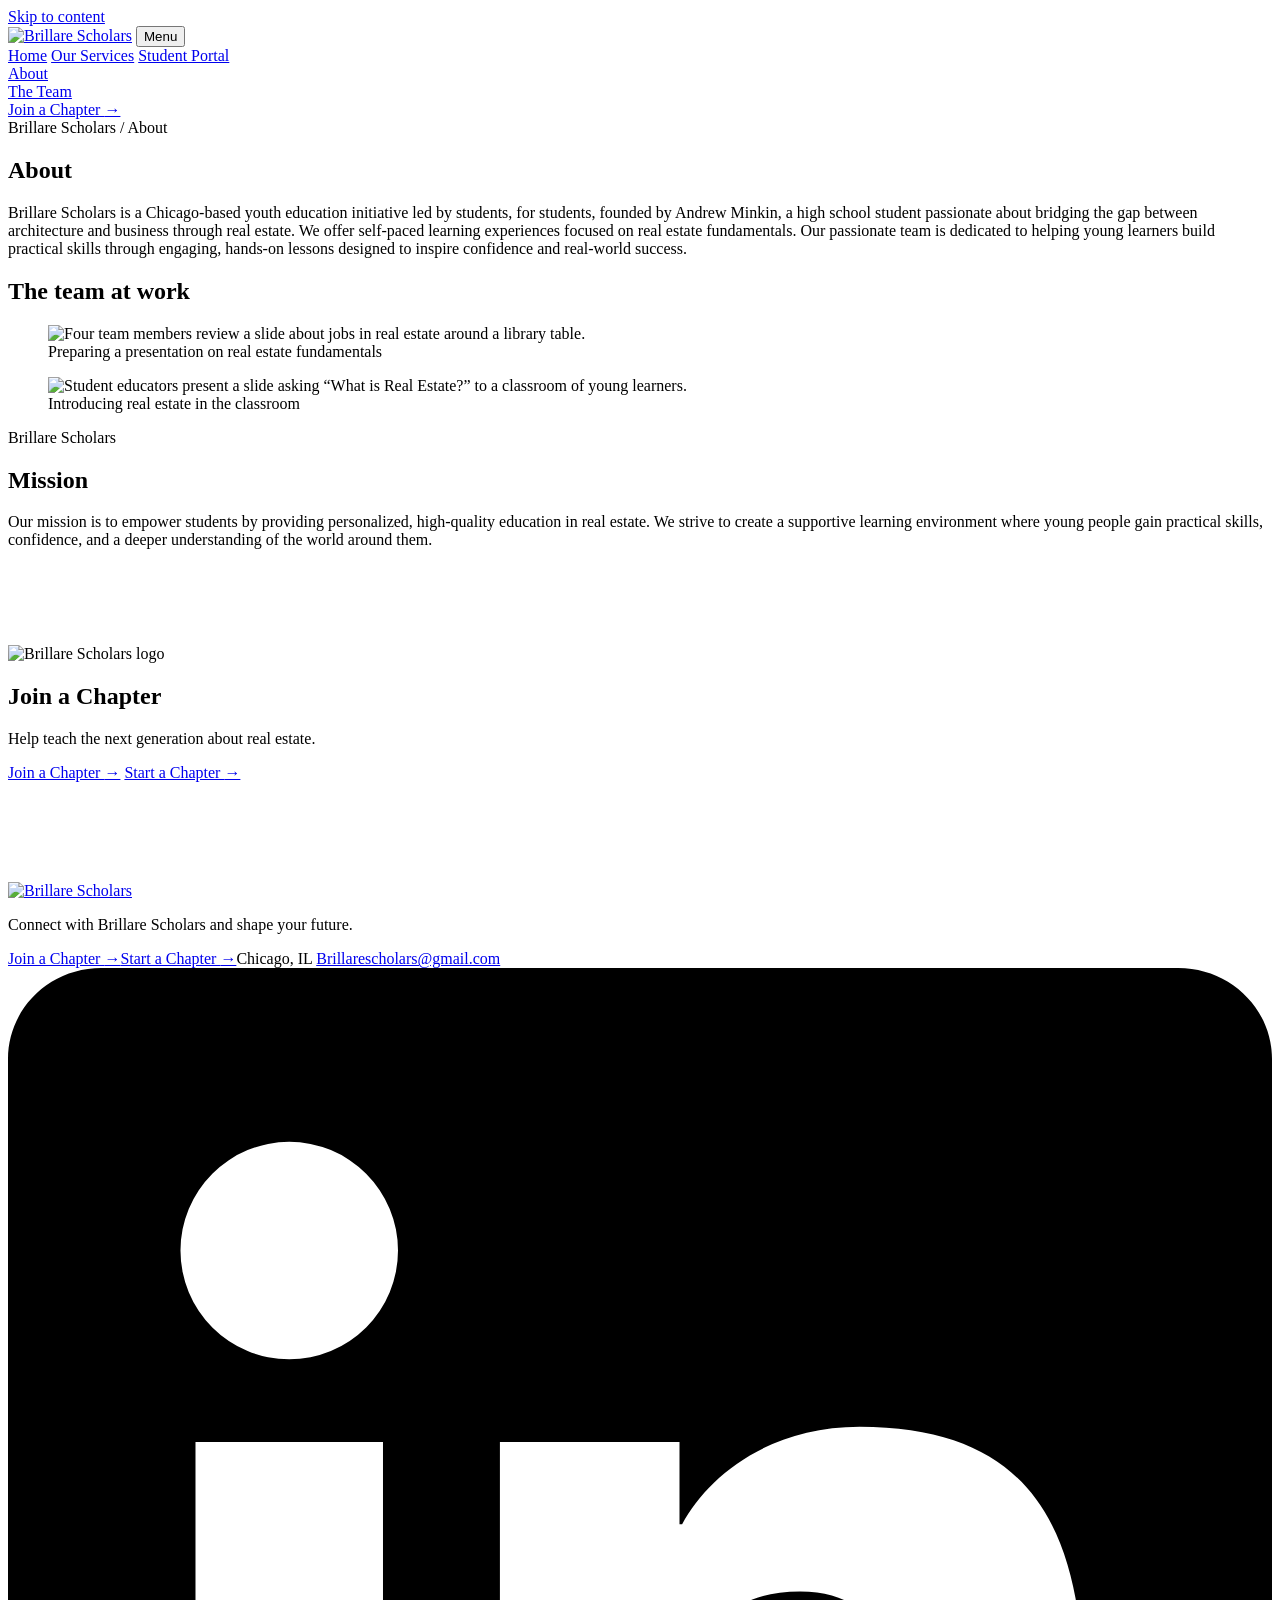
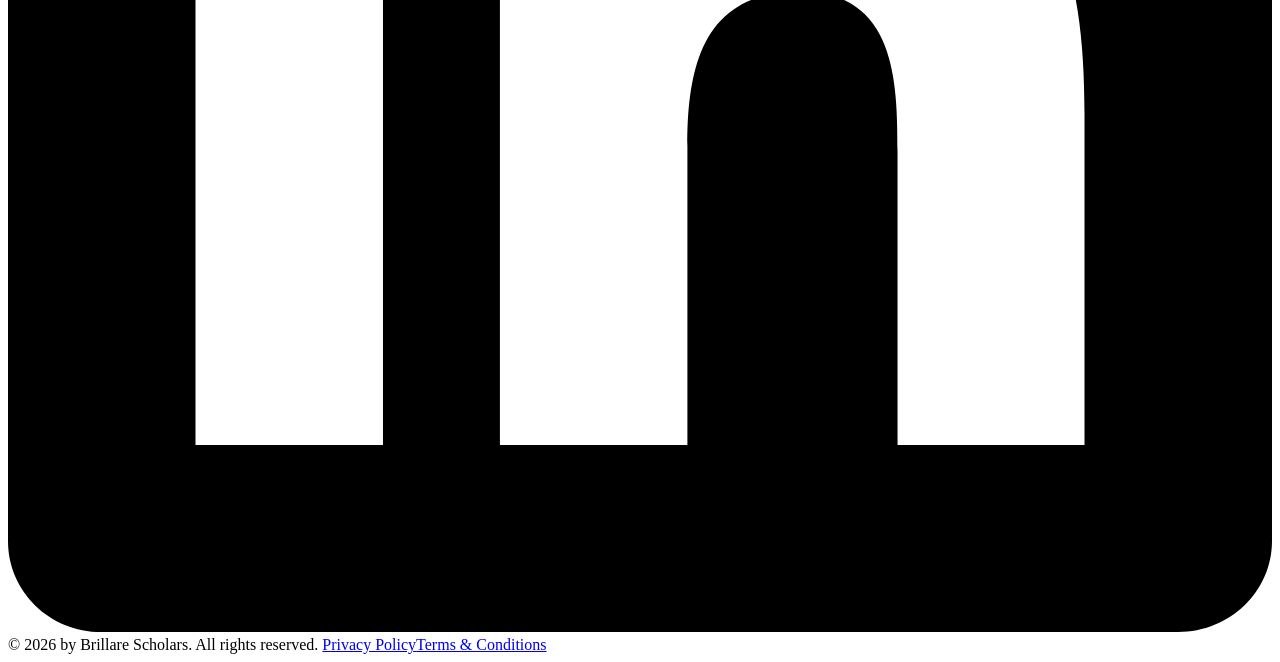
==== about/index.html @ fe9959f2 "Align chapter applications, policy contents and page navigation" ====
<!doctype html>
<html lang="en">
  <head>
    <meta charset="utf-8" />
    <meta name="viewport" content="width=device-width, initial-scale=1" />
    <meta
      name="description"
      content="Learn how Brillare Scholars helps young people explore real estate, development, and business through student-led education."
    />
    <meta name="theme-color" content="#1f56c4" />
    <title>About Brillare Scholars</title>
    <link rel="canonical" href="https://brillarescholars.com/about/" />
    <link rel="stylesheet" href="/styles.css?v=team-row" />
    <link rel="icon" type="image/png" href="/logo.png" />
    <link rel="preconnect" href="https://fonts.googleapis.com" />
    <link rel="preconnect" href="https://fonts.gstatic.com" crossorigin />
    <link
      href="https://fonts.googleapis.com/css2?family=Inter:wght@400;500;600&family=Instrument+Serif:ital@0;1&display=swap"
      rel="stylesheet"
    />
  </head>
  <body>
    <a class="skip-link" href="#top">Skip to content</a>

    <header>
      <div class="wrap nav">
        <a class="brand" href="/" aria-label="Brillare Scholars home"
          ><img src="/logo.png" alt="Brillare Scholars" width="60" height="62"
        /></a>
        <button class="menu" aria-controls="navigation" aria-expanded="false">
          Menu
        </button>
        <nav id="navigation">
          <a href="/">Home</a>
          <a href="/services/">Our Services</a>
          <a href="/student-portal/">Student Portal</a>
          <div class="has-sub">
            <a aria-current="page" href="/about/">About</a>
            <div class="sub"><a href="/team/">The Team</a></div>
          </div>
          <a
            class="nav-join"
            href="https://docs.google.com/forms/d/e/1FAIpQLScV9bFX05wDiP2sNdu5WLPTZhuIrXgJ3YtFudSiNp3QPrhMOg/viewform"
            target="_blank"
            rel="noopener noreferrer"
            >Join a Chapter <span class="arrow" aria-hidden="true">→</span></a
          >
        </nav>
      </div>
    </header>

    <main id="top" class="inner">
      <section class="page-hero">
        <div class="wrap">
          <span class="eyebrow">Brillare Scholars / About</span>
          <h1>About</h1>
        </div>
      </section>

      <section class="section wrap" id="about">
        <div class="split single">
          <p class="big reveal">
            Brillare Scholars is a Chicago-based youth education initiative led
            by students, for students, founded by Andrew Minkin, a high school
            student passionate about bridging the gap between architecture and
            business through real estate. We offer self-paced learning
            experiences focused on real estate fundamentals. Our passionate team
            is dedicated to helping young learners build practical skills
            through engaging, hands-on lessons designed to inspire confidence
            and real-world success.
          </p>
        </div>
        <section class="team-panel" aria-labelledby="team-panel-title">
          <h2 id="team-panel-title">The team at work</h2>
          <figure>
            <img src="/images/planning.webp" width="1000" height="750" loading="lazy" alt="Four team members review a slide about jobs in real estate around a library table.">
            <figcaption>Preparing a presentation on real estate fundamentals</figcaption>
          </figure>
          <figure>
            <img src="/images/classroom.webp" width="1000" height="750" loading="lazy" alt="Student educators present a slide asking “What is Real Estate?” to a classroom of young learners.">
            <figcaption>Introducing real estate in the classroom</figcaption>
          </figure>
        </section>
      </section>
      <section class="section mission" id="mission">
        <div class="wrap split">
          <div class="reveal">
            <span class="eyebrow">Brillare Scholars</span>
            <h2>Mission</h2>
          </div>
          <p class="big reveal d1">
            Our mission is to empower students by providing personalized,
            high-quality education in real estate. We strive to create a
            supportive learning environment where young people gain practical
            skills, confidence, and a deeper understanding of the world around
            them.
          </p>
        </div>
      </section>
      <section
        class="wrap"
        id="enroll"
        style="padding-top: 80px; padding-bottom: 100px"
      >
        <div class="enroll-card reveal">
          <img
            src="/logo.png"
            alt="Brillare Scholars logo"
            loading="lazy"
            width="300"
            height="310"
          />
          <div>
            <h2>Join a Chapter</h2>
            <p>
              Help teach the next generation about real estate.
            </p>
            <a class="btn" href="https://docs.google.com/forms/d/e/1FAIpQLScV9bFX05wDiP2sNdu5WLPTZhuIrXgJ3YtFudSiNp3QPrhMOg/viewform"
              >Join a Chapter <span aria-hidden="true">→</span></a
            >
            <a class="btn" href="https://docs.google.com/forms/d/e/1FAIpQLSeyJn0u8lPsLk2_RhOK_3qFT5bDH4OOSvDoJ7OxlGU0sm4ieQ/viewform">Start a Chapter <span aria-hidden="true">→</span></a>
          </div>
        </div>
      </section>
    </main>

    <footer>
      <div class="wrap foot">
        <div>
          <a href="/" aria-label="Brillare Scholars home"
            ><img src="/logo.png" alt="Brillare Scholars" width="76" height="78"
          /></a>
          <p>Connect with Brillare Scholars and shape your future.</p>
        </div>
        <div class="foot-links">
          <a
            href="https://docs.google.com/forms/d/e/1FAIpQLScV9bFX05wDiP2sNdu5WLPTZhuIrXgJ3YtFudSiNp3QPrhMOg/viewform"
            target="_blank"
            rel="noopener noreferrer"
            >Join a Chapter <span class="arrow" aria-hidden="true">→</span></a
          ><a href="https://docs.google.com/forms/d/e/1FAIpQLSeyJn0u8lPsLk2_RhOK_3qFT5bDH4OOSvDoJ7OxlGU0sm4ieQ/viewform">Start a Chapter <span class="arrow" aria-hidden="true">→</span></a><span>Chicago, IL</span>
          <a href="mailto:Brillarescholars@gmail.com"
            >Brillarescholars@gmail.com</a
          >
          <a
            class="social"
            href="https://www.linkedin.com/company/brillarescholars"
            aria-label="LinkedIn"
            ><svg viewBox="0 0 24 24">
              <path
                d="M20.45 20.45h-3.56v-5.57c0-1.33-.03-3.04-1.85-3.04-1.86 0-2.14 1.45-2.14 2.94v5.67H9.34V9h3.41v1.56h.05c.48-.9 1.64-1.85 3.37-1.85 3.6 0 4.27 2.37 4.27 5.46v6.28zM5.34 7.43a2.06 2.06 0 1 1 0-4.13 2.06 2.06 0 0 1 0 4.13zM7.12 20.45H3.56V9h3.56v11.45zM22.22 0H1.77C.79 0 0 .77 0 1.73v20.54C0 23.23.79 24 1.77 24h20.45c.98 0 1.78-.77 1.78-1.73V1.73C24 .77 23.2 0 22.22 0z"
              /></svg
          ></a>
        </div>
      </div>
      <div class="wrap legal">
        <span>© 2026 by Brillare Scholars. All rights reserved.</span>
        <span
          ><a href="/privacy-policy/"
            >Privacy Policy</a
          ><a href="/terms/"
            >Terms &amp; Conditions</a
          ></span
        >
      </div>
    </footer>

    <script src="/site.js"></script>
  </body>
</html>
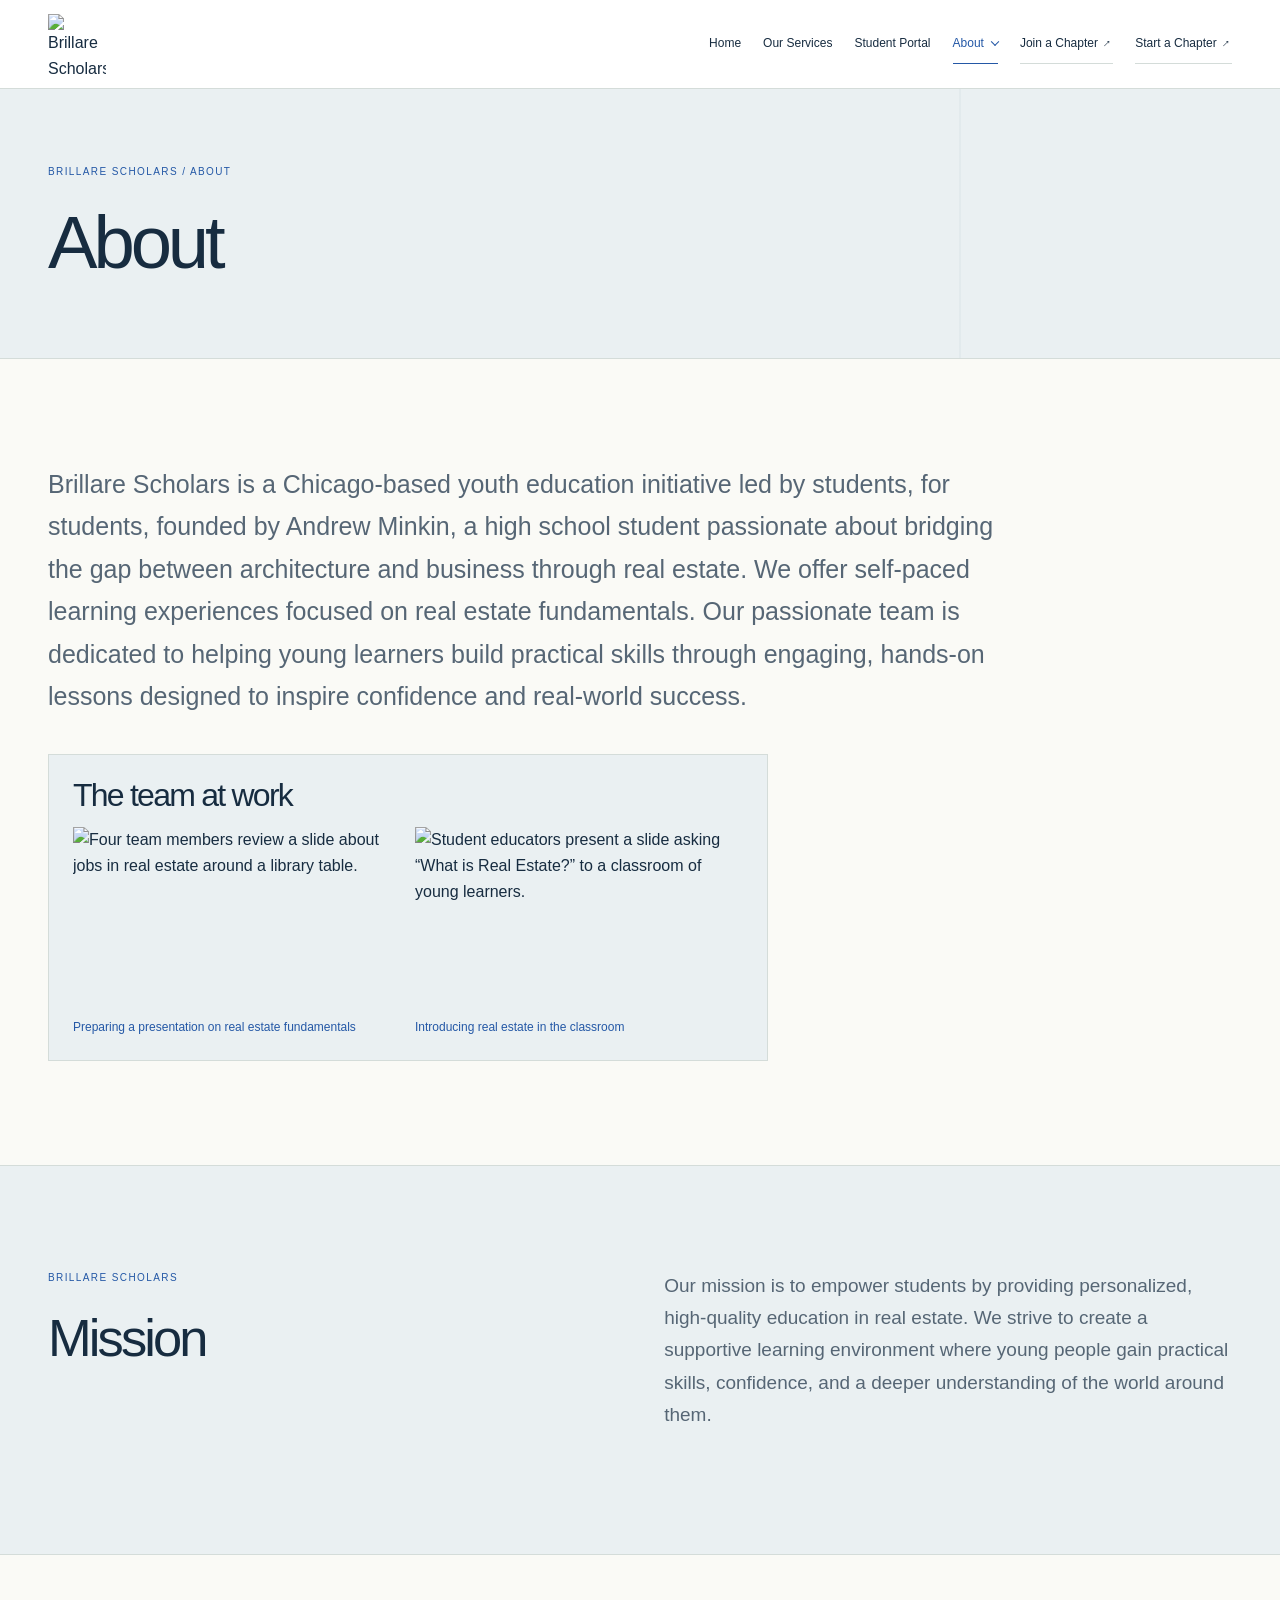
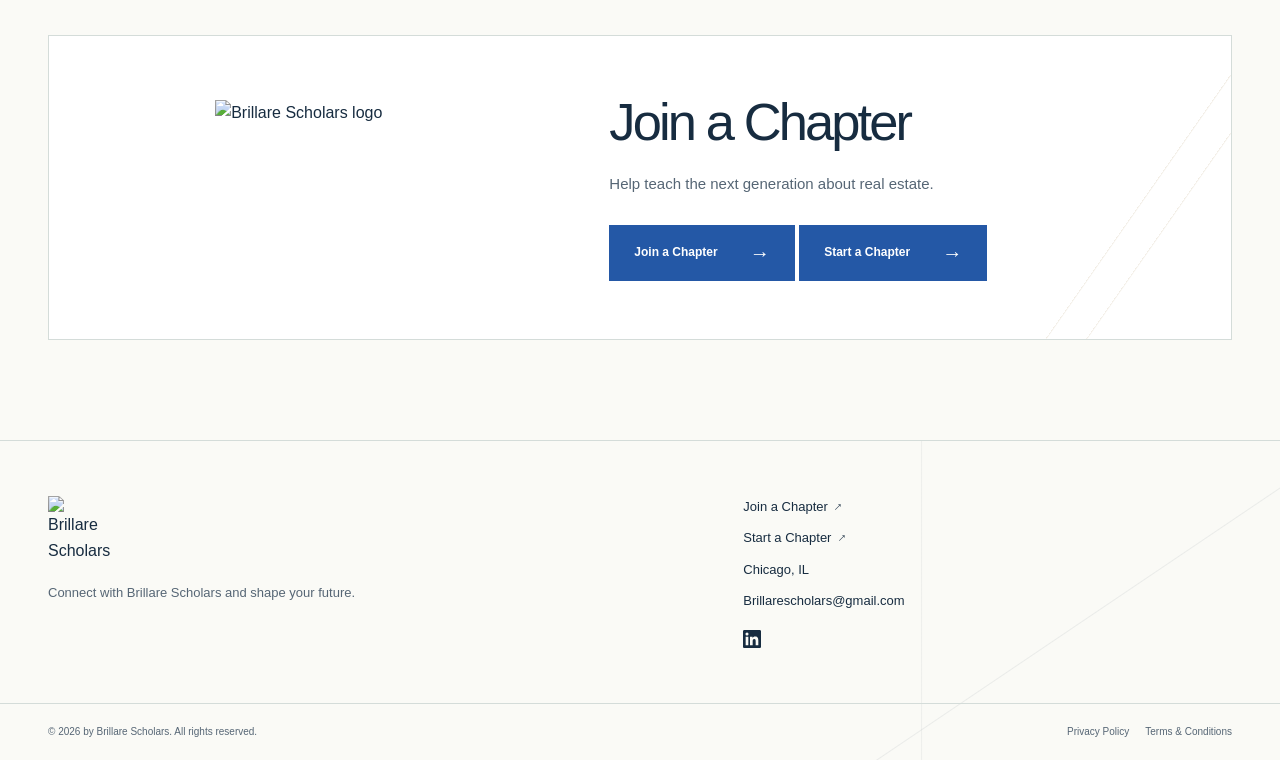
==== commit 40dc097d: "Add Start a Chapter to site navigation" ====
--- a/about/index.html
+++ b/about/index.html
@@ -44,6 +44,13 @@
             target="_blank"
             rel="noopener noreferrer"
             >Join a Chapter <span class="arrow" aria-hidden="true">→</span></a
+          >
+          <a
+            class="nav-join"
+            href="https://docs.google.com/forms/d/e/1FAIpQLSeyJn0u8lPsLk2_RhOK_3qFT5bDH4OOSvDoJ7OxlGU0sm4ieQ/viewform"
+            target="_blank"
+            rel="noopener noreferrer"
+            >Start a Chapter <span class="arrow" aria-hidden="true">→</span></a
           >
         </nav>
       </div>
--- a/styles.css
+++ b/styles.css
@@ -0,0 +1,1487 @@
+:root {
+  --paper: #fafaf6;
+  --white: #fff;
+  --ink: #172c40;
+  --muted: #566675;
+  --blue: #2458a6;
+  --line: #d4dcd9;
+  --pale: #eaf0f2;
+  --accent: #d9e7ba;
+}
+* {
+  box-sizing: border-box;
+}
+html {
+  scroll-behavior: smooth;
+  scroll-padding-top: 100px;
+}
+body {
+  margin: 0;
+  background: var(--paper);
+  color: var(--ink);
+  font-family: Inter, Arial, sans-serif;
+  line-height: 1.65;
+  -webkit-font-smoothing: antialiased;
+}
+h1,
+h2,
+h3,
+p {
+  margin-top: 0;
+}
+h1,
+h2 {
+  font-weight: 400;
+  letter-spacing: -0.055em;
+  line-height: 1.06;
+}
+h1 em,
+h2 em {
+  font-family: "Instrument Serif", Georgia, serif;
+  font-weight: 400;
+  color: var(--blue);
+  letter-spacing: -0.025em;
+}
+h1 {
+  font-size: clamp(48px, 5.8vw, 86px);
+}
+h2 {
+  font-size: clamp(36px, 4.1vw, 58px);
+}
+h3 {
+  font-size: 22px;
+  font-weight: 500;
+  letter-spacing: -0.03em;
+  line-height: 1.3;
+}
+a {
+  color: inherit;
+  text-decoration: none;
+}
+button,
+input,
+select {
+  font: inherit;
+  border-radius: 0;
+}
+button,
+a,
+input,
+select {
+  touch-action: manipulation;
+}
+img {
+  display: block;
+  max-width: 100%;
+  height: auto;
+}
+button,
+a,
+input,
+select {
+  -webkit-tap-highlight-color: transparent;
+}
+a:focus-visible,
+button:focus-visible,
+input:focus-visible,
+select:focus-visible {
+  outline: 3px solid var(--blue);
+  outline-offset: 4px;
+}
+a:hover {
+  color: var(--blue);
+}
+[hidden] {
+  display: none !important;
+}
+.wrap {
+  width: min(100%, 1280px);
+  margin: auto;
+  padding-left: 48px;
+  padding-right: 48px;
+}
+.section {
+  padding-top: 104px;
+  padding-bottom: 104px;
+}
+.eyebrow {
+  display: block;
+  font:
+    500 10px/1.5 Inter,
+    sans-serif;
+  letter-spacing: 0.14em;
+  text-transform: uppercase;
+  color: var(--blue);
+  margin-bottom: 25px;
+}
+.btn {
+  display: inline-flex;
+  align-items: center;
+  justify-content: space-between;
+  gap: 32px;
+  padding: 17px 24px;
+  background: var(--blue);
+  color: white;
+  border: 1px solid var(--blue);
+  font-size: 12px;
+  font-weight: 600;
+  cursor: pointer;
+  transition:
+    background 0.2s,
+    color 0.2s;
+}
+.btn:hover {
+  background: var(--ink);
+  border-color: var(--ink);
+  color: white;
+}
+.btn span {
+  font-size: 20px;
+  line-height: 1;
+}
+.btn.outline {
+  background: transparent;
+  color: var(--blue);
+}
+.text-link {
+  display: inline-flex;
+  align-items: center;
+  gap: 25px;
+  font-size: 13px;
+  font-weight: 500;
+  border-bottom: 1px solid var(--ink);
+  padding: 10px 0;
+}
+.text-link:hover {
+  border-color: var(--blue);
+}
+.actions {
+  display: flex;
+  align-items: center;
+  gap: 28px;
+  flex-wrap: wrap;
+}
+.skip-link {
+  position: fixed;
+  top: -100px;
+  left: 20px;
+  background: white;
+  padding: 15px;
+  z-index: 100;
+}
+.skip-link:focus {
+  top: 10px;
+}
+header {
+  position: sticky;
+  top: 0;
+  z-index: 50;
+  background: var(--white);
+  border-bottom: 1px solid var(--line);
+}
+.nav {
+  display: flex;
+  align-items: center;
+  justify-content: space-between;
+  min-height: 88px;
+  gap: 24px;
+}
+.brand img {
+  width: 58px;
+  height: 60px;
+  object-fit: contain;
+}
+nav {
+  display: flex;
+  align-items: center;
+  gap: 22px;
+}
+nav > a,
+.has-sub > a {
+  font-size: 12px;
+  white-space: nowrap;
+  padding: 10px 0;
+}
+nav a[aria-current="page"] {
+  color: var(--blue);
+  box-shadow: 0 1px var(--blue);
+}
+nav .btn {
+  padding: 13px 18px;
+  color: white;
+  box-shadow: none;
+}
+.nav-join {
+  border-bottom: 1px solid var(--line);
+}
+.has-sub {
+  position: relative;
+  display: flex;
+  align-items: center;
+}
+.has-sub > a {
+  position: relative;
+  padding-right: 14px;
+}
+.has-sub > a:after {
+  content: "";
+  position: absolute;
+  top: 50%;
+  right: 0;
+  width: 0.42em;
+  height: 0.42em;
+  border: solid currentColor;
+  border-width: 0 1px 1px 0;
+  transform: translateY(-70%) rotate(45deg);
+}
+.sub {
+  position: absolute;
+  top: 100%;
+  left: -16px;
+  min-width: 150px;
+  background: white;
+  border: 1px solid var(--line);
+  padding: 8px;
+  display: none;
+}
+.has-sub:hover .sub,
+.has-sub:focus-within .sub {
+  display: block;
+}
+.sub a {
+  display: block;
+  padding: 10px;
+  font-size: 12px;
+}
+.sub a:hover {
+  background: var(--pale);
+}
+.menu {
+  display: none;
+  background: transparent;
+  padding: 10px 16px;
+  border: 1px solid var(--line);
+  cursor: pointer;
+  color: var(--ink);
+}
+.hero {
+  border-bottom: 1px solid var(--line);
+}
+.hero-grid {
+  display: grid;
+  grid-template-columns: 1.08fr 1fr;
+  align-items: center;
+  gap: 40px;
+  padding-top: 66px;
+  padding-bottom: 66px;
+}
+.hero h1 {
+  margin-bottom: 25px;
+}
+.hero .tag {
+  max-width: 420px;
+  font-size: 20px;
+  line-height: 1.5;
+  margin-bottom: 14px;
+}
+.hero-description {
+  font-size: 14px;
+  color: var(--muted);
+  max-width: 390px;
+  margin-bottom: 30px;
+}
+.hero-meta {
+  margin-top: 52px;
+  display: flex;
+  gap: 26px;
+  font-size: 9px;
+  letter-spacing: 0.12em;
+  color: var(--muted);
+}
+.hero-art {
+  background: #edf2f1;
+  border: 1px solid var(--line);
+}
+.hero-art img {
+  width: 100%;
+}
+.drawing-label,
+.drawing-foot {
+  display: flex;
+  justify-content: space-between;
+  align-items: center;
+  padding: 16px 20px;
+  gap: 14px;
+}
+.drawing-label {
+  font-size: 8px;
+  letter-spacing: 0.11em;
+  border-bottom: 1px solid var(--line);
+}
+.drawing-foot {
+  border-top: 1px solid var(--line);
+  font-family: "Instrument Serif", Georgia, serif;
+  font-size: 22px;
+}
+.drawing-foot span:last-child {
+  font:
+    24px Inter,
+    sans-serif;
+}
+.numbers {
+  background: white;
+  border-bottom: 1px solid var(--line);
+}
+.numbers-card {
+  display: grid;
+  grid-template-columns: 1.4fr 1fr 1fr 1fr;
+}
+.impact-intro {
+  padding: 38px 32px 38px 0;
+  align-self: center;
+}
+.impact-intro .eyebrow {
+  margin-bottom: 13px;
+  font-size: 9px;
+}
+.impact-intro h2 {
+  font-size: 28px;
+  margin: 0;
+}
+.stat {
+  border-left: 1px solid var(--line);
+  padding: 35px;
+}
+.stat strong {
+  display: block;
+  font-size: 52px;
+  font-weight: 400;
+  line-height: 1.2;
+  letter-spacing: -0.05em;
+}
+.stat strong span {
+  display: inline;
+  color: var(--blue);
+  font-size: 30px;
+}
+.stat > span {
+  font-size: 11px;
+  color: var(--muted);
+}
+.section-heading {
+  margin-bottom: 48px;
+}
+.section-heading h2 {
+  margin-bottom: 0;
+}
+.program-layout {
+  display: grid;
+  grid-template-columns: 1fr 1.2fr;
+  gap: 100px;
+}
+.big {
+  font-size: 19px;
+  line-height: 1.7;
+  color: var(--muted);
+}
+.program-list {
+  border-top: 1px solid var(--line);
+}
+.program-list > a {
+  display: grid;
+  grid-template-columns: 30px 1fr 25px;
+  gap: 16px;
+  border-bottom: 1px solid var(--line);
+  padding: 26px 0;
+  transition: padding 0.2s;
+}
+.program-list > a:hover {
+  padding-left: 10px;
+}
+.program-list > a > span {
+  font: 10px monospace;
+  color: var(--blue);
+  padding-top: 6px;
+}
+.program-list h3 {
+  margin: 0 0 8px;
+  font-size: 20px;
+}
+.program-list p {
+  font-size: 13px;
+  color: var(--muted);
+  margin: 0;
+}
+.program-list b {
+  font-size: 22px;
+  font-weight: 400;
+}
+.mission {
+  background: var(--pale);
+  border-block: 1px solid var(--line);
+}
+.split {
+  display: grid;
+  grid-template-columns: 1fr 1.1fr;
+  gap: 100px;
+}
+.split h2 {
+  margin: 0;
+}
+.split .text-link {
+  margin-top: 14px;
+}
+.split.single {
+  display: block;
+  max-width: 950px;
+}
+.split.single .big {
+  font-size: 25px;
+}
+.enroll-card {
+  display: grid;
+  grid-template-columns: 0.85fr 1.15fr;
+  border: 1px solid var(--line);
+  background: white;
+}
+.enroll-card, .join-band {
+  background-image:
+    linear-gradient(125deg, transparent 59%, rgba(177, 151, 103, .19) 59%, transparent calc(59% + 1.5px)),
+    linear-gradient(125deg, transparent 68%, rgba(177, 151, 103, .19) 68%, transparent calc(68% + 1.5px));
+  background-size: min(22vw, 240px) 100%;
+  background-position: right center;
+  background-repeat: no-repeat;
+}
+.enroll-card > div:last-child {
+  padding: 58px;
+}
+.enroll-card h2 {
+  margin-bottom: 22px;
+}
+.enroll-card p {
+  font-size: 15px;
+  color: var(--muted);
+  max-width: 440px;
+  margin-bottom: 28px;
+}
+.enroll-card > img {
+  width: 170px;
+  align-self: center;
+  justify-self: center;
+}
+.enroll-graphic {
+  padding: 42px;
+  display: flex;
+  flex-direction: column;
+  justify-content: space-between;
+  min-height: 390px;
+  background-color: var(--blue);
+  background-image:
+    linear-gradient(#ffffff16 1px, transparent 1px),
+    linear-gradient(90deg, #ffffff16 1px, transparent 1px);
+  background-size: 35px 35px;
+  color: white;
+  font-size: 30px;
+  line-height: 1.1;
+  letter-spacing: -0.04em;
+}
+.huge-arrow {
+  font-size: 160px;
+  align-self: flex-end;
+  font-weight: 400;
+  line-height: 0.8;
+}
+.enroll-card .small-note {
+  font-size: 11px;
+  margin: 22px 0 0;
+}
+.small-note a {
+  text-decoration: underline;
+}
+.join-band {
+  background: #e5edfc;
+  border-block: 1px solid #bccce8;
+}
+.join-layout {
+  display: grid;
+  grid-template-columns: 1.5fr 1fr;
+  gap: 100px;
+  padding-top: 70px;
+  padding-bottom: 70px;
+  align-items: center;
+}
+.join-layout .eyebrow {
+  color: var(--ink);
+}
+.join-layout h2 {
+  font-size: 48px;
+  margin: 0;
+}
+.join-layout p {
+  font-size: 16px;
+}
+.chapter-actions {
+  display: flex;
+  flex-wrap: wrap;
+  width: 100%;
+  max-width: 26rem;
+  gap: 0.75rem;
+}
+.chapter-actions > .btn {
+  flex: 1 1 12rem;
+  min-width: 0;
+  margin: 0;
+  white-space: nowrap;
+}
+.join-layout .btn {
+  background: var(--ink);
+  border-color: var(--ink);
+}
+.join-layout .btn:hover {
+  background: var(--blue);
+}
+footer {
+  border-top: 1px solid var(--line);
+  background-color: var(--paper);
+  background-image:
+    linear-gradient(90deg, transparent calc(72% - 1px), rgba(23, 44, 64, .055) 72%, transparent calc(72% + 1px)),
+    linear-gradient(146deg, transparent calc(77% - 1px), rgba(23, 44, 64, .07) 77%, transparent calc(77% + 1px));
+}
+.foot {
+  padding-top: 55px;
+  padding-bottom: 45px;
+  display: grid;
+  grid-template-columns: 1.3fr 1fr;
+  gap: 60px;
+}
+.foot img {
+  width: 65px;
+  height: auto;
+  margin-bottom: 20px;
+}
+.foot p {
+  font-size: 13px;
+  color: var(--muted);
+}
+.foot-links {
+  display: flex;
+  align-items: flex-start;
+  flex-direction: column;
+  gap: 10px;
+  font-size: 13px;
+}
+.social {
+  width: 28px;
+  height: 28px;
+  margin-top: 8px;
+}
+.social svg {
+  width: 18px;
+  fill: var(--ink);
+}
+.legal {
+  display: flex;
+  justify-content: space-between;
+  gap: 25px;
+  flex-wrap: wrap;
+  padding-top: 20px;
+  padding-bottom: 20px;
+  font-size: 10px;
+  color: var(--muted);
+  border-top: 1px solid var(--line);
+}
+.legal a {
+  margin-left: 16px;
+}
+.page-hero {
+  padding: 75px 0;
+  background-color: var(--pale);
+  background-image: linear-gradient(
+    90deg,
+    transparent 74.9%,
+    #bacbd144 75%,
+    transparent 75.1%
+  );
+  border-bottom: 1px solid var(--line);
+}
+.page-hero h1 {
+  margin: 0;
+}
+.cards {
+  display: grid;
+  grid-template-columns: repeat(3, 1fr);
+  border-top: 1px solid var(--line);
+  border-left: 1px solid var(--line);
+}
+.card {
+  padding: 36px;
+  border-right: 1px solid var(--line);
+  border-bottom: 1px solid var(--line);
+}
+.card .num {
+  font: 12px monospace;
+  color: var(--blue);
+  margin-bottom: 55px;
+}
+.card h3 {
+  font-size: 25px;
+  line-height: 1.2;
+}
+.card p {
+  font-size: 14px;
+  color: var(--muted);
+}
+.subhead {
+  font-size: 24px;
+  font-weight: 400;
+  margin-bottom: 28px;
+}
+.team {
+  display: grid;
+  grid-template-columns: repeat(4, 1fr);
+  gap: 24px;
+}
+.photo {
+  position: relative;
+  aspect-ratio: 4/5;
+  background: var(--pale);
+  display: grid;
+  place-items: center;
+  font:
+    40px Georgia,
+    serif;
+  color: var(--blue);
+  overflow: hidden;
+}
+.photo img {
+  position: absolute;
+  inset: 0;
+  width: 100%;
+  height: 100%;
+  object-fit: cover;
+  filter: saturate(0.75);
+}
+.member-body {
+  padding: 22px 0;
+}
+.member h3 {
+  font-size: 21px;
+  margin: 0 0 8px;
+}
+.member p {
+  font-size: 12px;
+  color: var(--muted);
+  margin: 0;
+}
+.member .in {
+  font-size: 11px;
+  display: inline-block;
+  border-bottom: 1px solid var(--line);
+  margin-top: 14px;
+}
+.auth-layout {
+  display: grid;
+  grid-template-columns: 1fr 1fr;
+  gap: 90px;
+  padding-top: 64px;
+  padding-bottom: 70px;
+}
+.auth-story h1 {
+  font-size: 60px;
+  margin-bottom: 16px;
+}
+.auth-story img {
+  width: 360px;
+  max-width: 100%;
+}
+.auth-story > p {
+  font-size: 12px;
+  color: var(--muted);
+  margin: 10px 0;
+}
+.auth-panel {
+  align-self: center;
+  max-width: 480px;
+  width: 100%;
+  padding: 35px 0;
+}
+.auth-panel h2 {
+  font-size: 39px;
+  margin-bottom: 18px;
+}
+.auth-panel > p {
+  color: var(--muted);
+  font-size: 13px;
+}
+.auth-panel .eyebrow {
+  margin-bottom: 20px;
+}
+fieldset {
+  border: 0;
+  padding: 0;
+  margin: 0;
+}
+fieldset:disabled {
+  opacity: 0.55;
+}
+form label,
+.portal-tools label {
+  display: block;
+  font-size: 12px;
+  margin-bottom: 18px;
+}
+input:not([type="checkbox"]),
+select {
+  width: 100%;
+  padding: 13px 12px;
+  border: 1px solid #a9b8bd;
+  background: white;
+  color: var(--ink);
+  margin-top: 6px;
+  min-width: 0;
+}
+input[type="checkbox"] {
+  accent-color: var(--blue);
+  width: 17px;
+  height: 17px;
+  flex-shrink: 0;
+  margin: 3px 0;
+}
+.field-pair {
+  display: grid;
+  grid-template-columns: 1fr 1fr;
+  gap: 16px;
+}
+.consent {
+  display: flex;
+  gap: 12px !important;
+  font-size: 11px;
+  align-items: flex-start;
+}
+form label.consent {
+  display: flex;
+}
+.consent a {
+  text-decoration: underline;
+}
+form .btn {
+  width: 100%;
+  margin-top: 4px;
+}
+.forgot {
+  display: inline-block;
+  font-size: 11px;
+  text-decoration: underline;
+  margin-top: 20px;
+}
+.auth-switch {
+  border-top: 1px solid var(--line);
+  padding-top: 20px;
+  margin-top: 24px;
+}
+.auth-switch a {
+  color: var(--blue);
+  text-decoration: underline;
+}
+#auth-notice:not(:empty) {
+  padding: 14px;
+  background: var(--pale);
+  border-left: 2px solid var(--blue);
+  font-size: 12px;
+  margin-bottom: 22px;
+}
+#auth-notice[data-error="true"] {
+  border-color: #a13730;
+  color: #792a25;
+}
+#legacy-access {
+  padding-top: 15px;
+  font-size: 12px;
+}
+.portal-top {
+  display: flex;
+  justify-content: space-between;
+  align-items: center;
+  gap: 20px;
+}
+.portal-top h1 {
+  font-size: 64px;
+}
+.portal-top p {
+  margin: 20px 0 0;
+  color: var(--muted);
+}
+.portal-heading {
+  display: flex;
+  align-items: flex-end;
+  justify-content: space-between;
+  gap: 25px;
+  margin-bottom: 45px;
+}
+.portal-heading h2 {
+  margin: 0;
+}
+.portal-heading p {
+  font-size: 14px;
+  color: var(--muted);
+}
+.portal-tools {
+  display: grid;
+  grid-template-columns: 1fr 230px;
+  gap: 24px;
+  padding: 22px;
+  background: var(--pale);
+  margin-bottom: 30px;
+}
+.portal-tools label {
+  margin: 0;
+}
+.lesson-list {
+  border-top: 1px solid var(--line);
+}
+.lesson-row {
+  display: grid;
+  grid-template-columns: 50px 1fr auto;
+  gap: 24px;
+  align-items: center;
+  border-bottom: 1px solid var(--line);
+  padding: 30px 10px;
+}
+.lesson-row .num {
+  font-size: 12px;
+  color: var(--blue);
+}
+.lesson-row h3 {
+  margin: 5px 0 10px;
+}
+.lesson-row p {
+  margin: 0;
+  font-size: 13px;
+  color: var(--muted);
+}
+.lesson-row .eyebrow {
+  font-size: 9px;
+  margin: 0;
+}
+.lesson-row .pending {
+  font-size: 11px;
+  color: var(--muted);
+  border: 1px solid var(--line);
+  padding: 10px;
+}
+.portal-help {
+  border-top: 1px solid var(--line);
+  margin-top: 60px;
+  padding-top: 30px;
+}
+.portal-help h3 {
+  font-size: 22px;
+  margin-bottom: 10px;
+}
+.portal-help p {
+  font-size: 13px;
+  color: var(--muted);
+  margin-bottom: 0;
+}
+.portal-status {
+  padding: 25px;
+  border: 1px solid var(--line);
+  font-size: 15px;
+}
+.portal-status a {
+  display: inline-block;
+  margin-top: 15px;
+}
+.empty-state {
+  padding: 40px 0;
+  color: var(--muted);
+}
+@media (min-width: 1500px) {
+  .hero-grid {
+    padding-top: 88px;
+    padding-bottom: 88px;
+  }
+}
+@media (max-width: 1100px) {
+  .wrap {
+    padding-left: 30px;
+    padding-right: 30px;
+  }
+  nav {
+    gap: 16px;
+  }
+  nav > a,
+  .has-sub > a {
+    font-size: 11px;
+  }
+  .hero-grid {
+    gap: 25px;
+  }
+  .hero-meta {
+    gap: 16px;
+    font-size: 8px;
+  }
+  .program-layout,
+  .split,
+  .join-layout {
+    gap: 55px;
+  }
+  .stat {
+    padding: 35px 24px;
+  }
+  .stat strong {
+    font-size: 44px;
+  }
+  .auth-layout {
+    gap: 50px;
+  }
+  .enroll-card > div:last-child {
+    padding: 38px;
+  }
+}
+@media (min-width: 921px) {
+  nav {
+    align-items: baseline;
+  }
+  .has-sub {
+    display: block;
+  }
+  .has-sub > a {
+    display: block;
+  }
+}
+@media (max-width: 920px) {
+  .has-sub {
+    display: block;
+  }
+  .menu {
+    display: block;
+  }
+  nav {
+    display: none;
+    position: absolute;
+    top: 88px;
+    left: 20px;
+    right: 20px;
+    border: 1px solid var(--line);
+    background: white;
+    padding: 22px;
+    flex-direction: column;
+    align-items: stretch;
+    gap: 5px;
+    max-height: calc(100dvh - 108px);
+    overflow: auto;
+  }
+  nav.open {
+    display: flex;
+  }
+  nav > a,
+  .has-sub > a {
+    font-size: 14px;
+    padding: 10px;
+    display: block;
+  }
+  .sub {
+    position: static;
+    display: block;
+    border: 0;
+    padding-left: 20px;
+  }
+  .has-sub > a:after {
+    display: none;
+  }
+  .nav-join {
+    border: 0;
+  }
+  nav .btn {
+    margin: 10px 0;
+  }
+  .hero-grid {
+    grid-template-columns: 1fr 1fr;
+  }
+  .hero h1 {
+    font-size: 53px;
+  }
+  .hero .tag {
+    font-size: 17px;
+  }
+  .hero-description {
+    font-size: 13px;
+  }
+  .hero-meta {
+    flex-direction: column;
+    gap: 5px;
+    margin-top: 30px;
+  }
+  .actions {
+    gap: 14px;
+  }
+  .numbers-card {
+    grid-template-columns: repeat(3, 1fr);
+  }
+  .impact-intro {
+    grid-column: 1/-1;
+    padding: 28px 0;
+  }
+  .stat {
+    border-top: 1px solid var(--line);
+    padding: 24px;
+  }
+  .stat:nth-child(2) {
+    border-left: 0;
+  }
+  .cards {
+    grid-template-columns: 1fr;
+  }
+  .card .num {
+    margin-bottom: 25px;
+  }
+  .team {
+    grid-template-columns: repeat(2, 1fr);
+  }
+  .auth-story h1 {
+    font-size: 48px;
+  }
+  .auth-layout {
+    gap: 35px;
+  }
+  .join-layout h2 {
+    font-size: 39px;
+  }
+  .program-layout {
+    gap: 38px;
+  }
+}
+@media (max-width: 680px) {
+  .wrap {
+    padding-left: 22px;
+    padding-right: 22px;
+  }
+  .nav {
+    min-height: 76px;
+  }
+  .brand img {
+    height: 50px;
+    width: 49px;
+  }
+  nav {
+    top: 76px;
+  }
+  .hero-grid {
+    grid-template-columns: 1fr;
+    padding-top: 42px;
+    padding-bottom: 35px;
+    gap: 35px;
+  }
+  .hero h1 {
+    font-size: 57px;
+  }
+  .hero .tag {
+    font-size: 19px;
+  }
+  .hero-meta {
+    flex-direction: row;
+    gap: 20px;
+    margin-top: 30px;
+  }
+  .hero-art {
+    max-width: 460px;
+    width: 100%;
+    justify-self: center;
+  }
+  .drawing-label {
+    font-size: 7px;
+  }
+  .hero-art img {
+    max-height: 390px;
+    object-fit: contain;
+  }
+  .impact-intro {
+    padding: 26px 0;
+  }
+  .stat {
+    padding: 24px 12px;
+  }
+  .stat strong {
+    font-size: 34px;
+  }
+  .stat strong span {
+    font-size: 23px;
+  }
+  .stat > span {
+    font-size: 9px;
+  }
+  .section {
+    padding-top: 64px;
+    padding-bottom: 64px;
+  }
+  .section-heading {
+    margin-bottom: 32px;
+  }
+  .program-layout,
+  .split,
+  .join-layout,
+  .enroll-card {
+    grid-template-columns: 1fr;
+    gap: 25px;
+  }
+  .big {
+    font-size: 17px;
+  }
+  .program-list h3 {
+    font-size: 19px;
+  }
+  .mission .split {
+    gap: 28px;
+  }
+  .enroll-card > div:last-child {
+    padding: 30px 25px;
+  }
+  .enroll-graphic {
+    min-height: 240px;
+    padding: 30px;
+    font-size: 27px;
+  }
+  .huge-arrow {
+    font-size: 115px;
+  }
+  .enroll-card > img {
+    margin-top: 35px;
+    width: 100px;
+  }
+  .join-layout {
+    padding-top: 48px;
+    padding-bottom: 48px;
+  }
+  .join-layout h2 {
+    font-size: 38px;
+  }
+  .foot {
+    grid-template-columns: 1fr;
+    padding-top: 40px;
+    gap: 30px;
+  }
+  .legal {
+    gap: 15px;
+  }
+  .legal a {
+    margin-left: 0;
+    margin-right: 14px;
+  }
+  .page-hero {
+    padding: 50px 0;
+  }
+  .page-hero h1 {
+    font-size: 50px;
+  }
+  .split.single .big {
+    font-size: 20px;
+  }
+  .team {
+    gap: 20px;
+  }
+  .member h3 {
+    font-size: 18px;
+  }
+  .member p {
+    font-size: 11px;
+  }
+  .auth-layout {
+    display: block;
+    padding-top: 35px;
+    padding-bottom: 40px;
+  }
+  .auth-story h1 {
+    font-size: 40px;
+  }
+  .auth-story img,
+  .auth-story > p {
+    display: none;
+  }
+  .auth-story .eyebrow {
+    font-size: 8px;
+    margin-bottom: 15px;
+  }
+  .auth-panel {
+    padding-top: 28px;
+    max-width: none;
+    border-top: 1px solid var(--line);
+    margin-top: 24px;
+  }
+  .auth-panel h2 {
+    font-size: 34px;
+  }
+  .auth-panel .eyebrow {
+    display: none;
+  }
+  .portal-top {
+    align-items: flex-start;
+    flex-direction: column;
+  }
+  .portal-top h1 {
+    font-size: 48px;
+  }
+  .portal-heading {
+    display: block;
+  }
+  .portal-heading p {
+    margin-top: 20px;
+  }
+  .portal-tools {
+    grid-template-columns: 1fr;
+    gap: 14px;
+    padding: 16px;
+  }
+  .lesson-row {
+    grid-template-columns: 30px 1fr;
+    gap: 12px;
+  }
+  .lesson-row > .pending,
+  .lesson-row > .btn {
+    grid-column: 2;
+    justify-self: start;
+  }
+  .portal-status {
+    padding: 20px;
+  }
+}
+@media (prefers-reduced-motion: reduce) {
+  html {
+    scroll-behavior: auto;
+  }
+  *,
+  *:before,
+  *:after {
+    animation: none !important;
+    transition: none !important;
+  }
+}
+
+.arrow {
+  display: inline-block;
+  transform: rotate(-45deg);
+  font-family: Arial, sans-serif;
+}
+
+/* Student studio: original portal structure, architectural presentation. */
+.portal-heading > p {
+  max-width: 440px;
+  line-height: 1.8;
+}
+.portal-destinations {
+  display: grid;
+  grid-template-columns: repeat(3, 1fr);
+  border: 1px solid var(--line);
+}
+.portal-destination {
+  padding: 32px;
+  min-height: 330px;
+  background: #edf2f5;
+  border-right: 1px solid var(--line);
+  display: flex;
+  flex-direction: column;
+  transition: background 0.2s;
+}
+.portal-destination:last-child {
+  border-right: 0;
+}
+.portal-destination:hover {
+  background: #e0eafa;
+}
+.portal-destination h3 {
+  font-size: 28px;
+  margin: 24px 0 12px;
+}
+.portal-destination p {
+  font-size: 13px;
+  color: var(--muted);
+}
+.bonus-destination {
+  background: #f0f1e6;
+}
+.news-destination {
+  background: #eeedf3;
+}
+.draft-icon {
+  font: 36px/1 monospace;
+  color: var(--blue);
+  border: 1px solid #acbfce;
+  width: 58px;
+  height: 58px;
+  display: grid;
+  place-items: center;
+}
+.destination-action {
+  display: flex;
+  justify-content: space-between;
+  gap: 15px;
+  font-size: 12px;
+  margin-top: auto;
+  padding-top: 24px;
+  border-top: 1px solid #becbd3;
+}
+.portal-return {
+  margin: 0 0 40px;
+}
+#curriculum-view,
+#announcements-view {
+  scroll-margin-top: 110px;
+}
+#curriculum-title,
+#announcements-title {
+  scroll-margin-top: 110px;
+}
+.lesson-list {
+  display: grid;
+  grid-template-columns: 1fr 1fr;
+  gap: 24px;
+  border: 0;
+}
+.module-card {
+  position: relative;
+  display: flex;
+  flex-direction: column;
+  align-items: stretch;
+  gap: 0;
+  padding: 32px;
+  min-height: 330px;
+  border: 1px solid var(--line);
+  border-top: 3px solid var(--blue);
+  background: #fff;
+}
+.module-card::after {
+  content: "";
+  position: absolute;
+  top: 18px;
+  right: 20px;
+  width: 64px;
+  height: 64px;
+  background:
+    repeating-linear-gradient(90deg, transparent 0 15px, #2458a61a 15px 16px),
+    repeating-linear-gradient(0deg, transparent 0 15px, #2458a61a 15px 16px);
+  pointer-events: none;
+}
+.module-card[data-category="bonus"] {
+  border-top-color: #849559;
+  background: #fdfdf9;
+}
+.module-number {
+  margin-bottom: 24px;
+  font: 14px monospace;
+}
+.module-card h3 {
+  font-size: 30px;
+  max-width: 85%;
+  margin: 12px 0 18px;
+}
+.module-card p {
+  max-width: 430px;
+  font-size: 14px;
+  line-height: 1.8;
+  margin-bottom: 30px;
+}
+.module-card > .btn,
+.module-card > .pending {
+  margin-top: auto;
+  align-self: flex-start;
+}
+.module-card .pending {
+  padding: 12px 16px;
+  border-color: var(--line);
+  background: var(--paper);
+}
+.announcements-list {
+  border-top: 1px solid var(--line);
+}
+.announcement {
+  display: grid;
+  grid-template-columns: 190px 1fr;
+  gap: 40px;
+  padding: 40px 0;
+  border-bottom: 1px solid var(--line);
+}
+.announcement time {
+  font-size: 12px;
+  color: var(--blue);
+  padding-top: 7px;
+}
+.announcement h3 {
+  font-size: 30px;
+  margin-bottom: 20px;
+}
+.announcement p {
+  font-size: 15px;
+  color: var(--muted);
+  max-width: 720px;
+  line-height: 1.85;
+  margin-bottom: 8px;
+}
+@media (max-width: 920px) {
+  .portal-destination {
+    padding: 24px;
+  }
+  .portal-destination h3 {
+    font-size: 23px;
+  }
+}
+@media (max-width: 680px) {
+  .portal-destinations,
+  .lesson-list {
+    grid-template-columns: 1fr;
+  }
+  .portal-destination {
+    min-height: 280px;
+    border-right: 0;
+    border-bottom: 1px solid var(--line);
+  }
+  .portal-destination:last-child {
+    border-bottom: 0;
+  }
+  .module-card {
+    padding: 25px;
+    min-height: 310px;
+  }
+  .module-card h3 {
+    font-size: 27px;
+  }
+  .announcement {
+    grid-template-columns: 1fr;
+    gap: 16px;
+    padding: 30px 0;
+  }
+  .announcement h3 {
+    font-size: 26px;
+  }
+}
+
+.team-panel {
+  box-sizing: border-box;
+  width: 100%;
+  max-width: 720px;
+  margin: clamp(24px, 3vw, 36px) 0 0;
+  padding: clamp(16px, 2vw, 24px);
+  background: var(--pale);
+  border: 1px solid var(--line);
+  display: grid;
+  grid-template-columns: repeat(2, minmax(0, 1fr));
+  gap: 14px;
+}
+.team-panel h2 {
+  grid-column: 1 / -1;
+  font-size: clamp(24px, 2.5vw, 34px);
+  margin: 0;
+}
+.team-panel figure { margin: 0; }
+.team-panel img {
+  width: 100%;
+  height: auto;
+  aspect-ratio: 16 / 9;
+  display: block;
+  object-fit: cover;
+}
+.team-panel figcaption {
+  margin-top: 8px;
+  color: var(--blue);
+  font-size: 12px;
+  line-height: 1.4;
+}
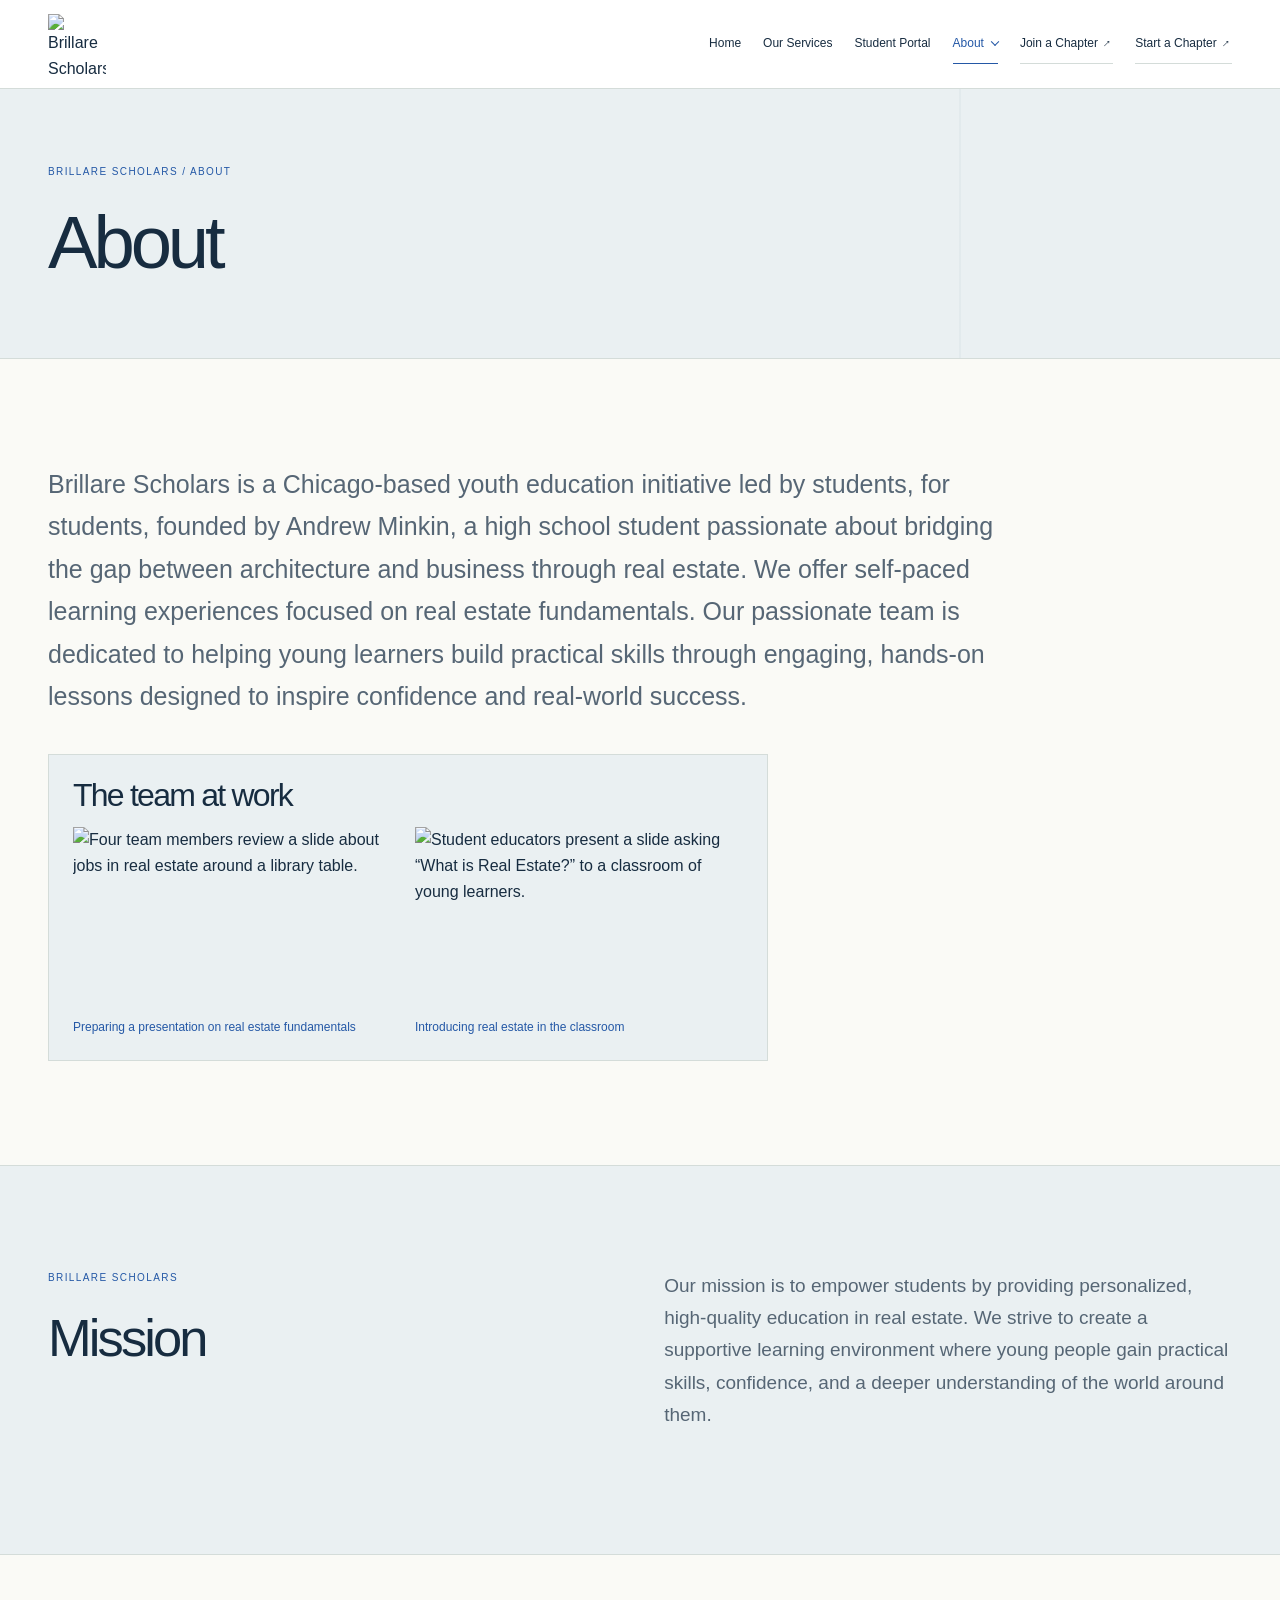
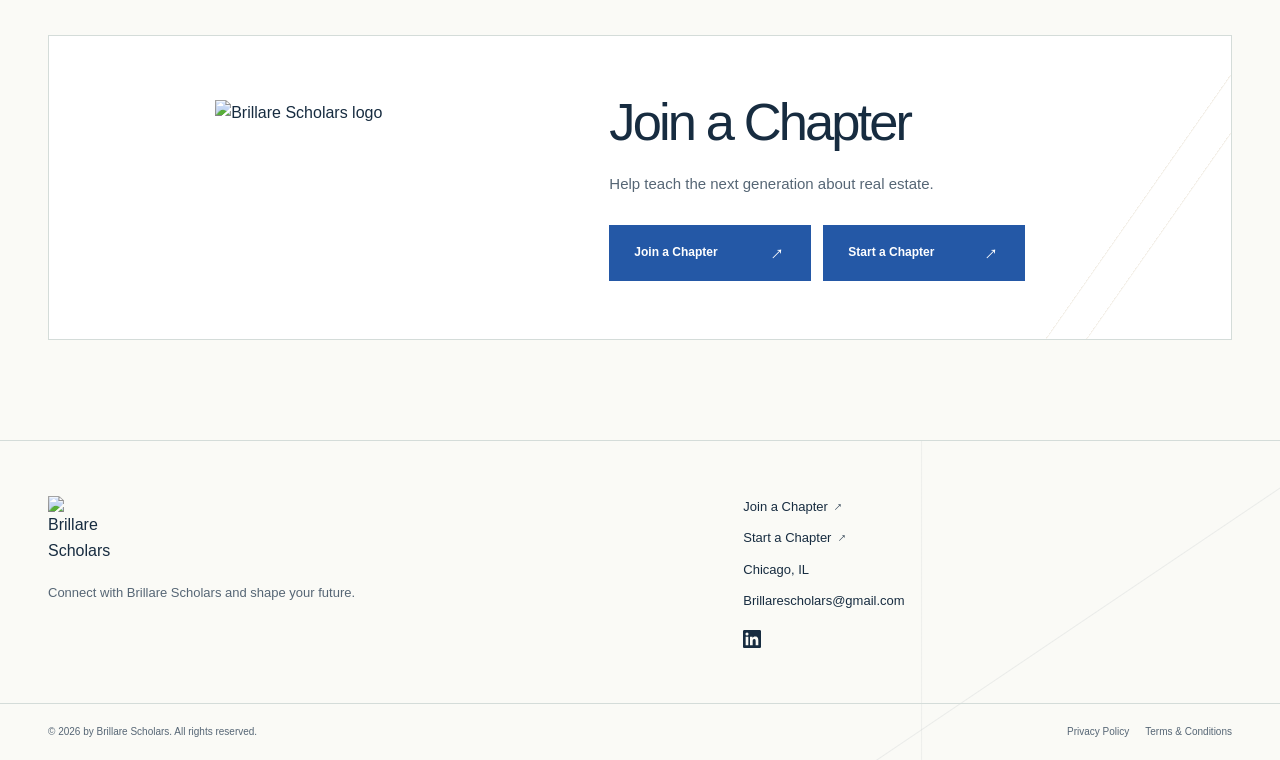
==== commit f90e9add: "Reuse responsive chapter buttons on About and Team pages" ====
--- a/about/index.html
+++ b/about/index.html
@@ -10,7 +10,7 @@
     <meta name="theme-color" content="#1f56c4" />
     <title>About Brillare Scholars</title>
     <link rel="canonical" href="https://brillarescholars.com/about/" />
-    <link rel="stylesheet" href="/styles.css?v=team-row" />
+    <link rel="stylesheet" href="/styles.css?v=chapter-buttons-2" />
     <link rel="icon" type="image/png" href="/logo.png" />
     <link rel="preconnect" href="https://fonts.googleapis.com" />
     <link rel="preconnect" href="https://fonts.gstatic.com" crossorigin />
@@ -122,10 +122,12 @@
             <p>
               Help teach the next generation about real estate.
             </p>
-            <a class="btn" href="https://docs.google.com/forms/d/e/1FAIpQLScV9bFX05wDiP2sNdu5WLPTZhuIrXgJ3YtFudSiNp3QPrhMOg/viewform"
-              >Join a Chapter <span aria-hidden="true">→</span></a
-            >
-            <a class="btn" href="https://docs.google.com/forms/d/e/1FAIpQLSeyJn0u8lPsLk2_RhOK_3qFT5bDH4OOSvDoJ7OxlGU0sm4ieQ/viewform">Start a Chapter <span aria-hidden="true">→</span></a>
+            <div class="chapter-actions">
+              <a class="btn" href="https://docs.google.com/forms/d/e/1FAIpQLScV9bFX05wDiP2sNdu5WLPTZhuIrXgJ3YtFudSiNp3QPrhMOg/viewform"
+                >Join a Chapter <span class="arrow" aria-hidden="true">→</span></a
+              >
+              <a class="btn" href="https://docs.google.com/forms/d/e/1FAIpQLSeyJn0u8lPsLk2_RhOK_3qFT5bDH4OOSvDoJ7OxlGU0sm4ieQ/viewform">Start a Chapter <span class="arrow" aria-hidden="true">→</span></a>
+            </div>
           </div>
         </div>
       </section>
